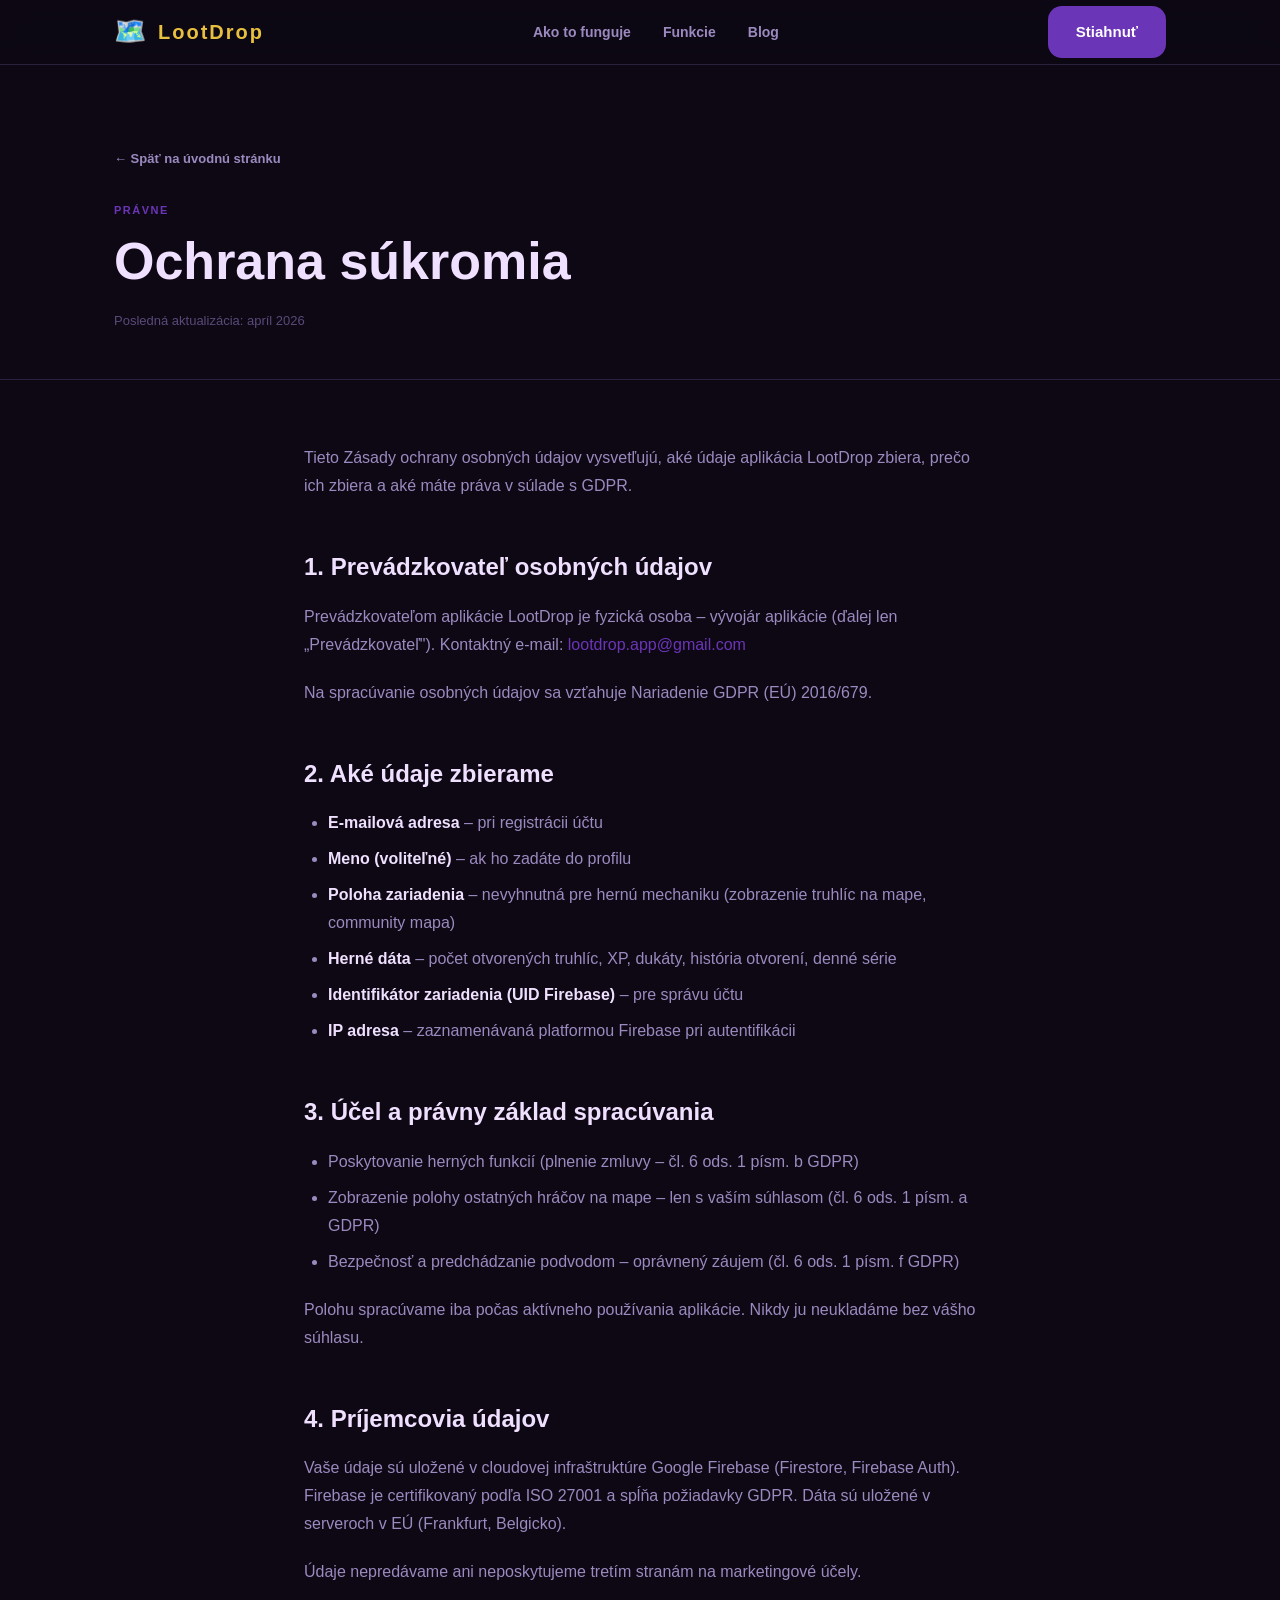
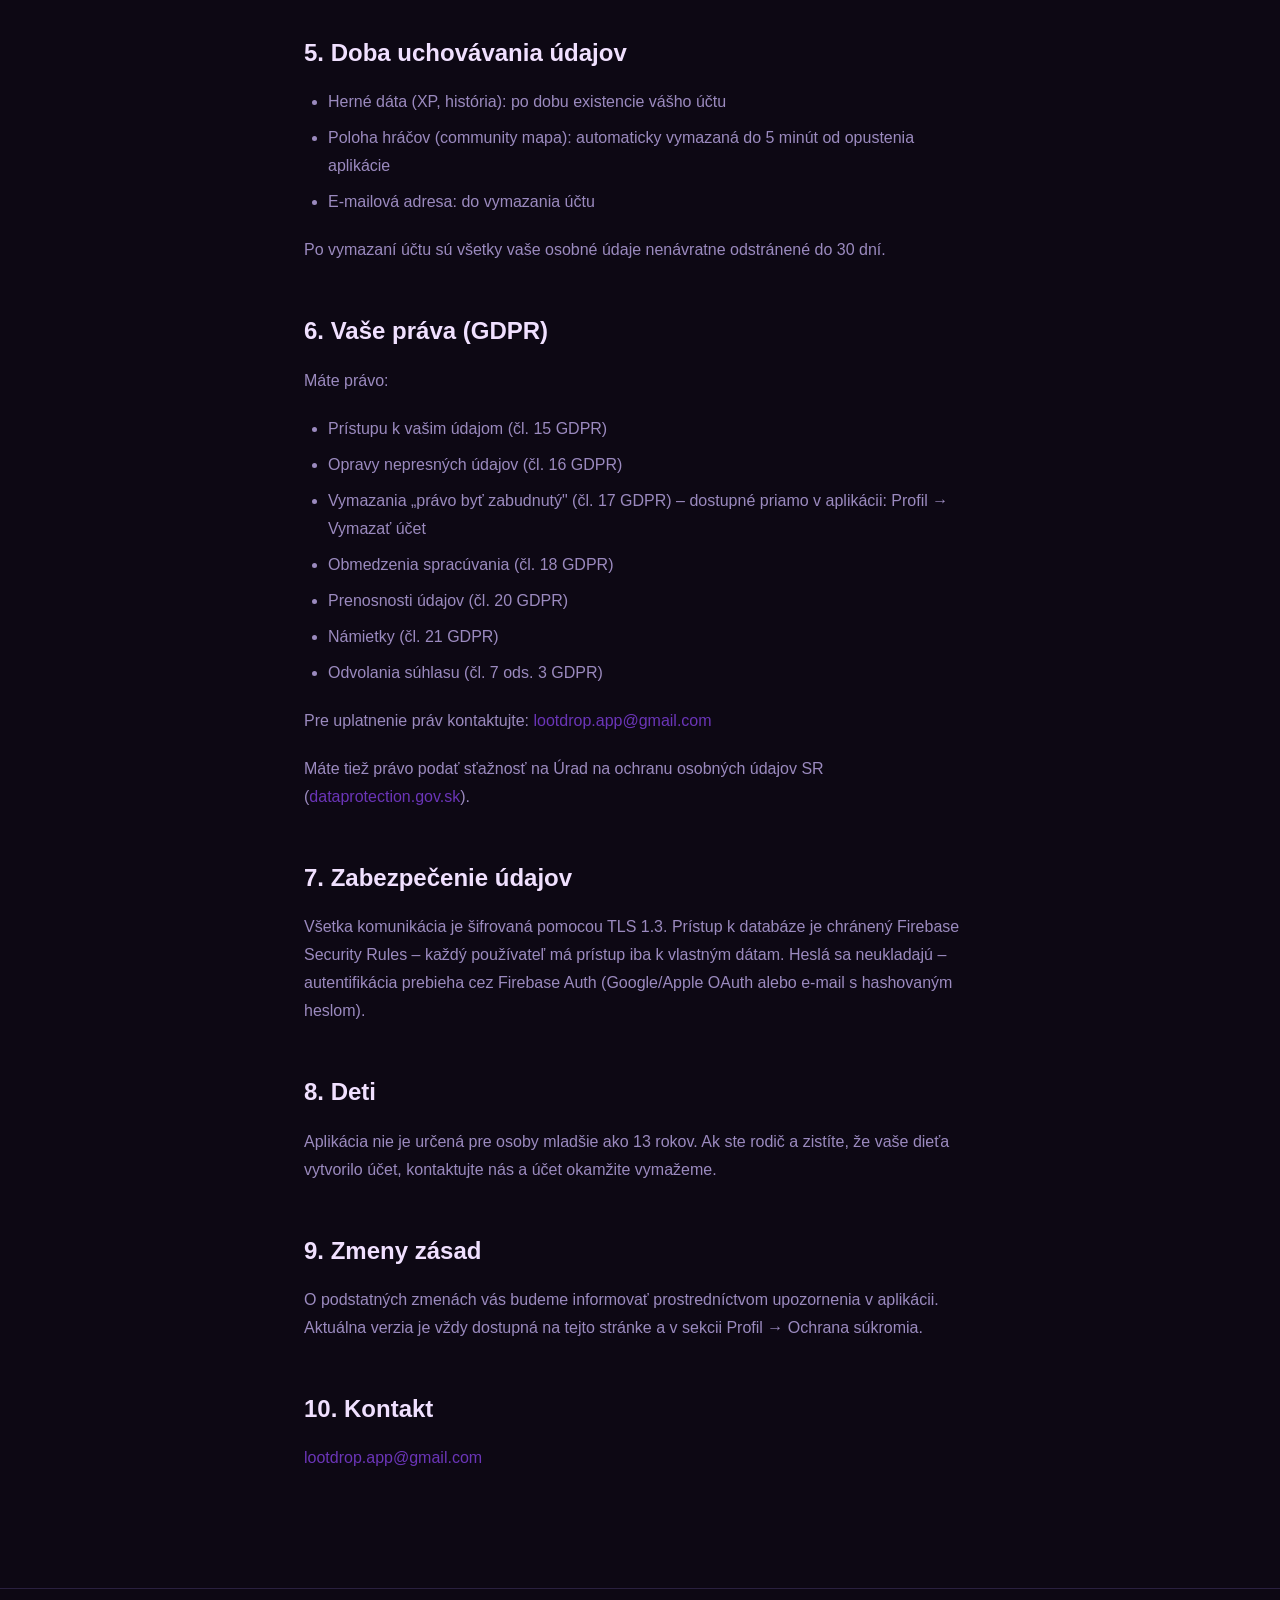
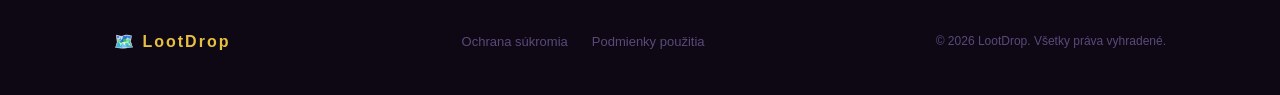
==== privacy.html @ 65b0abe2 "Initial commit: LootDrop website" ====
<!DOCTYPE html>
<html lang="sk">
<head>
  <meta charset="UTF-8" />
  <meta name="viewport" content="width=device-width, initial-scale=1.0" />
  <title>Ochrana súkromia — LootDrop</title>
  <meta name="description" content="Zásady ochrany osobných údajov aplikácie LootDrop v súlade s GDPR." />
  <link rel="stylesheet" href="style.css" />
</head>
<body>

<nav>
  <div class="container nav-inner">
    <a href="index.html" class="nav-logo"><span>🗺️</span> LootDrop</a>
    <div class="nav-links">
      <a href="index.html#ako-to-funguje">Ako to funguje</a>
      <a href="index.html#funkcie">Funkcie</a>
      <a href="index.html#blog">Blog</a>
    </div>
    <a href="index.html#stiahnut" class="btn btn--primary">Stiahnuť</a>
  </div>
</nav>

<div class="article-hero">
  <div class="container">
    <a href="index.html" class="article-back">← Späť na úvodnú stránku</a>
    <div class="article-tag">Právne</div>
    <h1>Ochrana súkromia</h1>
    <p class="article-meta">Posledná aktualizácia: apríl 2026</p>
  </div>
</div>

<article class="article-body container">

  <p>Tieto Zásady ochrany osobných údajov vysvetľujú, aké údaje aplikácia LootDrop zbiera, prečo ich zbiera a aké máte práva v súlade s GDPR.</p>

  <h2>1. Prevádzkovateľ osobných údajov</h2>
  <p>Prevádzkovateľom aplikácie LootDrop je fyzická osoba – vývojár aplikácie (ďalej len „Prevádzkovateľ"). Kontaktný e-mail: <a href="mailto:lootdrop.app@gmail.com" style="color:var(--purple)">lootdrop.app@gmail.com</a></p>
  <p>Na spracúvanie osobných údajov sa vzťahuje Nariadenie GDPR (EÚ) 2016/679.</p>

  <h2>2. Aké údaje zbierame</h2>
  <ul>
    <li><strong>E-mailová adresa</strong> – pri registrácii účtu</li>
    <li><strong>Meno (voliteľné)</strong> – ak ho zadáte do profilu</li>
    <li><strong>Poloha zariadenia</strong> – nevyhnutná pre hernú mechaniku (zobrazenie truhlíc na mape, community mapa)</li>
    <li><strong>Herné dáta</strong> – počet otvorených truhlíc, XP, dukáty, história otvorení, denné série</li>
    <li><strong>Identifikátor zariadenia (UID Firebase)</strong> – pre správu účtu</li>
    <li><strong>IP adresa</strong> – zaznamenávaná platformou Firebase pri autentifikácii</li>
  </ul>

  <h2>3. Účel a právny základ spracúvania</h2>
  <ul>
    <li>Poskytovanie herných funkcií (plnenie zmluvy – čl. 6 ods. 1 písm. b GDPR)</li>
    <li>Zobrazenie polohy ostatných hráčov na mape – len s vaším súhlasom (čl. 6 ods. 1 písm. a GDPR)</li>
    <li>Bezpečnosť a predchádzanie podvodom – oprávnený záujem (čl. 6 ods. 1 písm. f GDPR)</li>
  </ul>
  <p>Polohu spracúvame iba počas aktívneho používania aplikácie. Nikdy ju neukladáme bez vášho súhlasu.</p>

  <h2>4. Príjemcovia údajov</h2>
  <p>Vaše údaje sú uložené v cloudovej infraštruktúre Google Firebase (Firestore, Firebase Auth). Firebase je certifikovaný podľa ISO 27001 a spĺňa požiadavky GDPR. Dáta sú uložené v serveroch v EÚ (Frankfurt, Belgicko).</p>
  <p>Údaje nepredávame ani neposkytujeme tretím stranám na marketingové účely.</p>

  <h2>5. Doba uchovávania údajov</h2>
  <ul>
    <li>Herné dáta (XP, história): po dobu existencie vášho účtu</li>
    <li>Poloha hráčov (community mapa): automaticky vymazaná do 5 minút od opustenia aplikácie</li>
    <li>E-mailová adresa: do vymazania účtu</li>
  </ul>
  <p>Po vymazaní účtu sú všetky vaše osobné údaje nenávratne odstránené do 30 dní.</p>

  <h2>6. Vaše práva (GDPR)</h2>
  <p>Máte právo:</p>
  <ul>
    <li>Prístupu k vašim údajom (čl. 15 GDPR)</li>
    <li>Opravy nepresných údajov (čl. 16 GDPR)</li>
    <li>Vymazania „právo byť zabudnutý" (čl. 17 GDPR) – dostupné priamo v aplikácii: Profil → Vymazať účet</li>
    <li>Obmedzenia spracúvania (čl. 18 GDPR)</li>
    <li>Prenosnosti údajov (čl. 20 GDPR)</li>
    <li>Námietky (čl. 21 GDPR)</li>
    <li>Odvolania súhlasu (čl. 7 ods. 3 GDPR)</li>
  </ul>
  <p>Pre uplatnenie práv kontaktujte: <a href="mailto:lootdrop.app@gmail.com" style="color:var(--purple)">lootdrop.app@gmail.com</a></p>
  <p>Máte tiež právo podať sťažnosť na Úrad na ochranu osobných údajov SR (<a href="https://dataprotection.gov.sk" style="color:var(--purple)" target="_blank">dataprotection.gov.sk</a>).</p>

  <h2>7. Zabezpečenie údajov</h2>
  <p>Všetka komunikácia je šifrovaná pomocou TLS 1.3. Prístup k databáze je chránený Firebase Security Rules – každý používateľ má prístup iba k vlastným dátam. Heslá sa neukladajú – autentifikácia prebieha cez Firebase Auth (Google/Apple OAuth alebo e-mail s hashovaným heslom).</p>

  <h2>8. Deti</h2>
  <p>Aplikácia nie je určená pre osoby mladšie ako 13 rokov. Ak ste rodič a zistíte, že vaše dieťa vytvorilo účet, kontaktujte nás a účet okamžite vymažeme.</p>

  <h2>9. Zmeny zásad</h2>
  <p>O podstatných zmenách vás budeme informovať prostredníctvom upozornenia v aplikácii. Aktuálna verzia je vždy dostupná na tejto stránke a v sekcii Profil → Ochrana súkromia.</p>

  <h2>10. Kontakt</h2>
  <p><a href="mailto:lootdrop.app@gmail.com" style="color:var(--purple)">lootdrop.app@gmail.com</a></p>

</article>

<footer>
  <div class="container footer-inner">
    <div class="footer-logo">🗺️ LootDrop</div>
    <div class="footer-links">
      <a href="privacy.html">Ochrana súkromia</a>
      <a href="terms.html">Podmienky použitia</a>
    </div>
    <div class="footer-copy">© 2026 LootDrop. Všetky práva vyhradené.</div>
  </div>
</footer>

</body>
</html>
---- style.css ----
/* ── Reset & base ─────────────────────────────────────────────────────────── */
*, *::before, *::after { box-sizing: border-box; margin: 0; padding: 0; }

:root {
  --bg:        #0D0814;
  --surface:   #13102A;
  --card:      #1A1535;
  --border:    #2A2040;
  --purple:    #6B35B8;
  --purple-dim: rgba(107,53,184,.12);
  --gold:      #E8C040;
  --gold-dim:  rgba(232,192,64,.10);
  --text:      #F0E0FF;
  --text-sec:  #9B8ABF;
  --text-mute: #5A4A7A;
  --radius:    16px;
}

html { scroll-behavior: smooth; }

body {
  font-family: -apple-system, BlinkMacSystemFont, "Segoe UI", Roboto, sans-serif;
  background: var(--bg);
  color: var(--text);
  line-height: 1.6;
}

a { color: inherit; text-decoration: none; }
img { display: block; max-width: 100%; }

/* ── Layout helpers ───────────────────────────────────────────────────────── */
.container { max-width: 1100px; margin: 0 auto; padding: 0 24px; }
.section    { padding: 96px 0; }
.section--sm { padding: 64px 0; }

/* ── Buttons ──────────────────────────────────────────────────────────────── */
.btn {
  display: inline-flex; align-items: center; gap: 8px;
  padding: 14px 28px; border-radius: 14px;
  font-size: 15px; font-weight: 700; cursor: pointer;
  transition: opacity .18s, transform .18s;
  border: none;
}
.btn:hover { opacity: .88; transform: translateY(-1px); }
.btn--primary { background: var(--purple); color: #fff; }
.btn--outline {
  background: transparent;
  border: 1.5px solid var(--border);
  color: var(--text-sec);
}
.btn--gold { background: var(--gold); color: #0D0814; }

/* ── Nav ──────────────────────────────────────────────────────────────────── */
nav {
  position: sticky; top: 0; z-index: 100;
  background: rgba(13,8,20,.88);
  backdrop-filter: blur(14px);
  border-bottom: 1px solid var(--border);
}
.nav-inner {
  display: flex; align-items: center; justify-content: space-between;
  height: 64px;
}
.nav-logo {
  display: flex; align-items: center; gap: 10px;
  font-size: 20px; font-weight: 800; letter-spacing: 2px; color: var(--gold);
}
.nav-logo span { font-size: 26px; }
.nav-links { display: flex; align-items: center; gap: 32px; }
.nav-links a {
  font-size: 14px; font-weight: 600; color: var(--text-sec);
  transition: color .15s;
}
.nav-links a:hover { color: var(--text); }

/* ── Hero ─────────────────────────────────────────────────────────────────── */
.hero {
  padding: 120px 0 96px;
  text-align: center;
  position: relative;
  overflow: hidden;
}
.hero::before {
  content: "";
  position: absolute; inset: 0;
  background: radial-gradient(ellipse 80% 60% at 50% 0%, rgba(107,53,184,.22) 0%, transparent 70%);
  pointer-events: none;
}
.hero-badge {
  display: inline-flex; align-items: center; gap: 6px;
  background: var(--purple-dim); border: 1px solid rgba(107,53,184,.3);
  border-radius: 100px; padding: 6px 16px;
  font-size: 12px; font-weight: 700; color: #A97FE0;
  letter-spacing: .8px; text-transform: uppercase;
  margin-bottom: 28px;
}
.hero h1 {
  font-size: clamp(42px, 7vw, 76px);
  font-weight: 900; letter-spacing: -1px;
  line-height: 1.08;
  margin-bottom: 24px;
}
.hero h1 em {
  font-style: normal;
  background: linear-gradient(135deg, var(--gold) 0%, #C4953E 100%);
  -webkit-background-clip: text; -webkit-text-fill-color: transparent;
}
.hero-sub {
  font-size: 18px; color: var(--text-sec); max-width: 560px;
  margin: 0 auto 44px;
}
.hero-cta { display: flex; gap: 12px; justify-content: center; flex-wrap: wrap; }
.hero-scroll {
  margin-top: 72px;
  display: grid; grid-template-columns: repeat(3, 1fr); gap: 16px;
  max-width: 640px; margin-left: auto; margin-right: auto;
}
.hero-stat {
  background: var(--card); border: 1px solid var(--border);
  border-radius: var(--radius); padding: 22px 16px; text-align: center;
}
.hero-stat-num { font-size: 32px; font-weight: 900; color: var(--gold); }
.hero-stat-label { font-size: 12px; color: var(--text-sec); font-weight: 600; margin-top: 4px; }

/* ── Section titles ───────────────────────────────────────────────────────── */
.section-label {
  font-size: 11px; font-weight: 700; letter-spacing: 2px;
  text-transform: uppercase; color: var(--purple); margin-bottom: 12px;
}
.section-title {
  font-size: clamp(28px, 4vw, 44px); font-weight: 800;
  line-height: 1.15; margin-bottom: 16px;
}
.section-sub { font-size: 17px; color: var(--text-sec); max-width: 520px; }

/* ── How it works ─────────────────────────────────────────────────────────── */
.steps {
  display: grid; grid-template-columns: repeat(auto-fit, minmax(240px, 1fr));
  gap: 24px; margin-top: 56px;
}
.step {
  background: var(--card); border: 1px solid var(--border);
  border-radius: 20px; padding: 32px 28px;
  position: relative; overflow: hidden;
  transition: border-color .2s, transform .2s;
}
.step:hover { border-color: rgba(107,53,184,.5); transform: translateY(-4px); }
.step-num {
  font-size: 48px; font-weight: 900; color: var(--border);
  position: absolute; top: 16px; right: 20px; line-height: 1;
  pointer-events: none;
}
.step-icon { font-size: 36px; margin-bottom: 16px; }
.step h3 { font-size: 18px; font-weight: 700; margin-bottom: 8px; }
.step p  { font-size: 14px; color: var(--text-sec); line-height: 1.6; }

/* ── Features ─────────────────────────────────────────────────────────────── */
.features-grid {
  display: grid; grid-template-columns: repeat(auto-fit, minmax(300px, 1fr));
  gap: 20px; margin-top: 56px;
}
.feature-card {
  background: var(--card); border: 1px solid var(--border);
  border-radius: 20px; padding: 28px;
  transition: border-color .2s, transform .2s;
}
.feature-card:hover { border-color: rgba(107,53,184,.45); transform: translateY(-3px); }
.feature-icon {
  width: 52px; height: 52px; border-radius: 14px;
  background: var(--purple-dim); border: 1px solid rgba(107,53,184,.25);
  display: flex; align-items: center; justify-content: center;
  font-size: 24px; margin-bottom: 18px;
}
.feature-card h3 { font-size: 17px; font-weight: 700; margin-bottom: 8px; }
.feature-card p  { font-size: 14px; color: var(--text-sec); line-height: 1.6; }

/* ── Blog ─────────────────────────────────────────────────────────────────── */
.blog-grid {
  display: grid; grid-template-columns: repeat(auto-fit, minmax(320px, 1fr));
  gap: 28px; margin-top: 56px;
}
.blog-card {
  background: var(--card); border: 1px solid var(--border);
  border-radius: 20px; overflow: hidden;
  transition: border-color .2s, transform .2s;
  display: flex; flex-direction: column;
}
.blog-card:hover { border-color: rgba(107,53,184,.45); transform: translateY(-4px); }
.blog-thumb {
  height: 180px;
  display: flex; align-items: center; justify-content: center;
  font-size: 64px;
}
.blog-thumb--purple { background: linear-gradient(135deg, #1A0F38 0%, #2D1B6E 100%); }
.blog-thumb--gold   { background: linear-gradient(135deg, #1F1408 0%, #3D2800 100%); }
.blog-thumb--map    { background: linear-gradient(135deg, #0A1F0A 0%, #0D2D1A 100%); }
.blog-body { padding: 24px; flex: 1; display: flex; flex-direction: column; }
.blog-tag {
  display: inline-block; font-size: 10px; font-weight: 700;
  letter-spacing: 1px; text-transform: uppercase;
  color: var(--purple); margin-bottom: 10px;
}
.blog-card h3 { font-size: 18px; font-weight: 700; margin-bottom: 10px; line-height: 1.3; }
.blog-card p  { font-size: 14px; color: var(--text-sec); line-height: 1.65; flex: 1; }
.blog-read {
  display: inline-flex; align-items: center; gap: 6px;
  margin-top: 20px; font-size: 13px; font-weight: 700; color: var(--purple);
}
.blog-read::after { content: "→"; }

/* ── CTA banner ───────────────────────────────────────────────────────────── */
.cta-banner {
  background: linear-gradient(135deg, #1A0A38 0%, #0D0520 100%);
  border: 1px solid rgba(107,53,184,.3);
  border-radius: 28px; padding: 72px 48px;
  text-align: center;
}
.cta-banner h2 { font-size: clamp(28px, 4vw, 44px); font-weight: 800; margin-bottom: 16px; }
.cta-banner p  { font-size: 17px; color: var(--text-sec); margin-bottom: 36px; }

/* ── Footer ───────────────────────────────────────────────────────────────── */
footer {
  border-top: 1px solid var(--border);
  padding: 40px 0;
}
.footer-inner {
  display: flex; align-items: center; justify-content: space-between;
  flex-wrap: wrap; gap: 16px;
}
.footer-logo {
  font-size: 16px; font-weight: 800; letter-spacing: 2px; color: var(--gold);
}
.footer-links { display: flex; gap: 24px; }
.footer-links a { font-size: 13px; color: var(--text-mute); transition: color .15s; }
.footer-links a:hover { color: var(--text-sec); }
.footer-copy { font-size: 12px; color: var(--text-mute); }

/* ── Blog article page ────────────────────────────────────────────────────── */
.article-hero {
  padding: 80px 0 48px;
  border-bottom: 1px solid var(--border);
}
.article-back {
  display: inline-flex; align-items: center; gap: 6px;
  font-size: 13px; font-weight: 600; color: var(--text-sec);
  margin-bottom: 32px; transition: color .15s;
}
.article-back:hover { color: var(--text); }
.article-tag {
  font-size: 11px; font-weight: 700; letter-spacing: 1.5px;
  text-transform: uppercase; color: var(--purple); margin-bottom: 14px;
}
.article-hero h1 {
  font-size: clamp(28px, 5vw, 52px); font-weight: 900;
  line-height: 1.1; margin-bottom: 20px;
}
.article-meta { font-size: 13px; color: var(--text-mute); }

.article-body {
  max-width: 720px; margin: 0 auto;
  padding: 64px 24px 96px;
}
.article-body h2 {
  font-size: 24px; font-weight: 800;
  margin: 48px 0 16px; color: var(--text);
}
.article-body h3 {
  font-size: 18px; font-weight: 700;
  margin: 32px 0 12px; color: var(--gold);
}
.article-body p {
  font-size: 16px; color: var(--text-sec);
  line-height: 1.75; margin-bottom: 20px;
}
.article-body ul, .article-body ol {
  padding-left: 24px; margin-bottom: 20px;
}
.article-body li {
  font-size: 16px; color: var(--text-sec);
  line-height: 1.75; margin-bottom: 8px;
}
.article-body strong { color: var(--text); font-weight: 700; }
.article-callout {
  background: var(--purple-dim); border: 1px solid rgba(107,53,184,.25);
  border-left: 3px solid var(--purple);
  border-radius: 0 12px 12px 0;
  padding: 20px 24px; margin: 32px 0;
}
.article-callout p { margin: 0; color: var(--text); }

/* ── Responsive ───────────────────────────────────────────────────────────── */
@media (max-width: 640px) {
  .nav-links { display: none; }
  .hero-scroll { grid-template-columns: repeat(3, 1fr); gap: 10px; }
  .hero-stat-num { font-size: 24px; }
  .cta-banner { padding: 48px 24px; }
  .footer-inner { flex-direction: column; align-items: flex-start; }
  .article-body { padding: 40px 0 64px; }
}
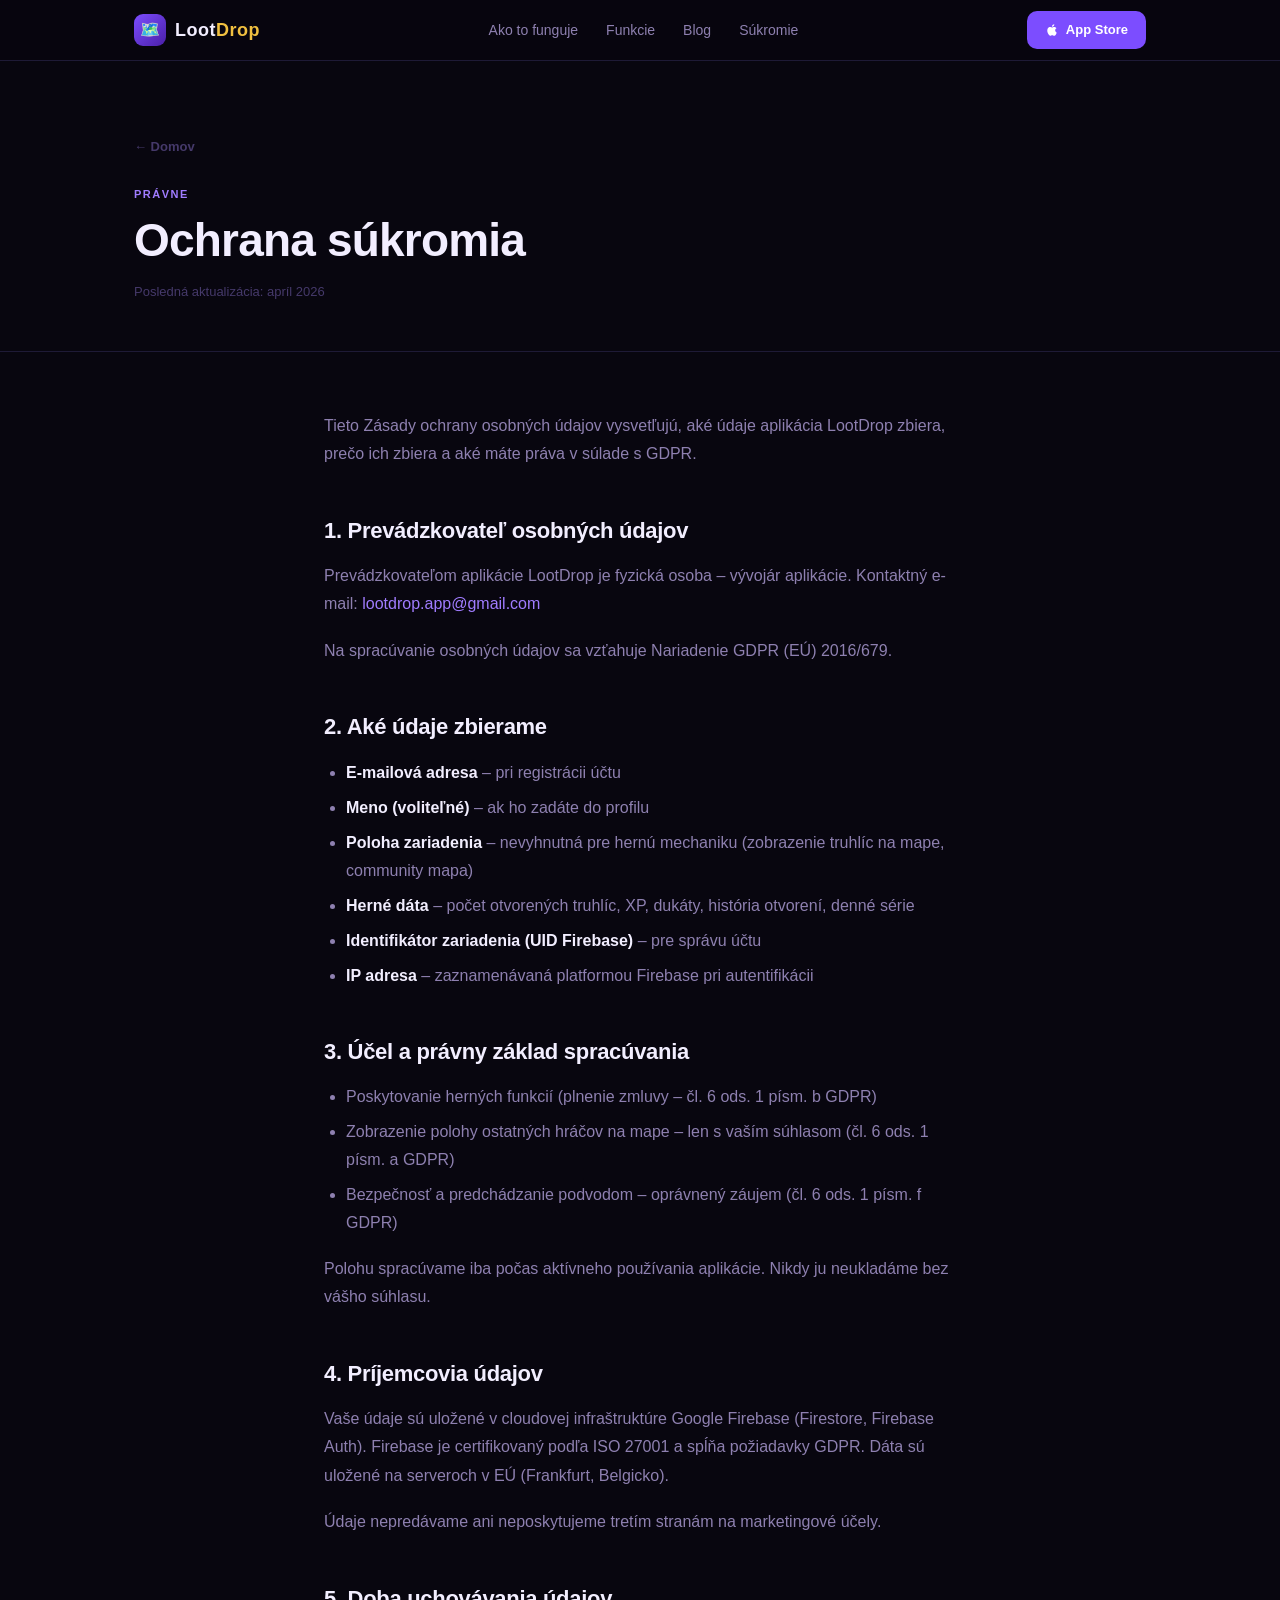
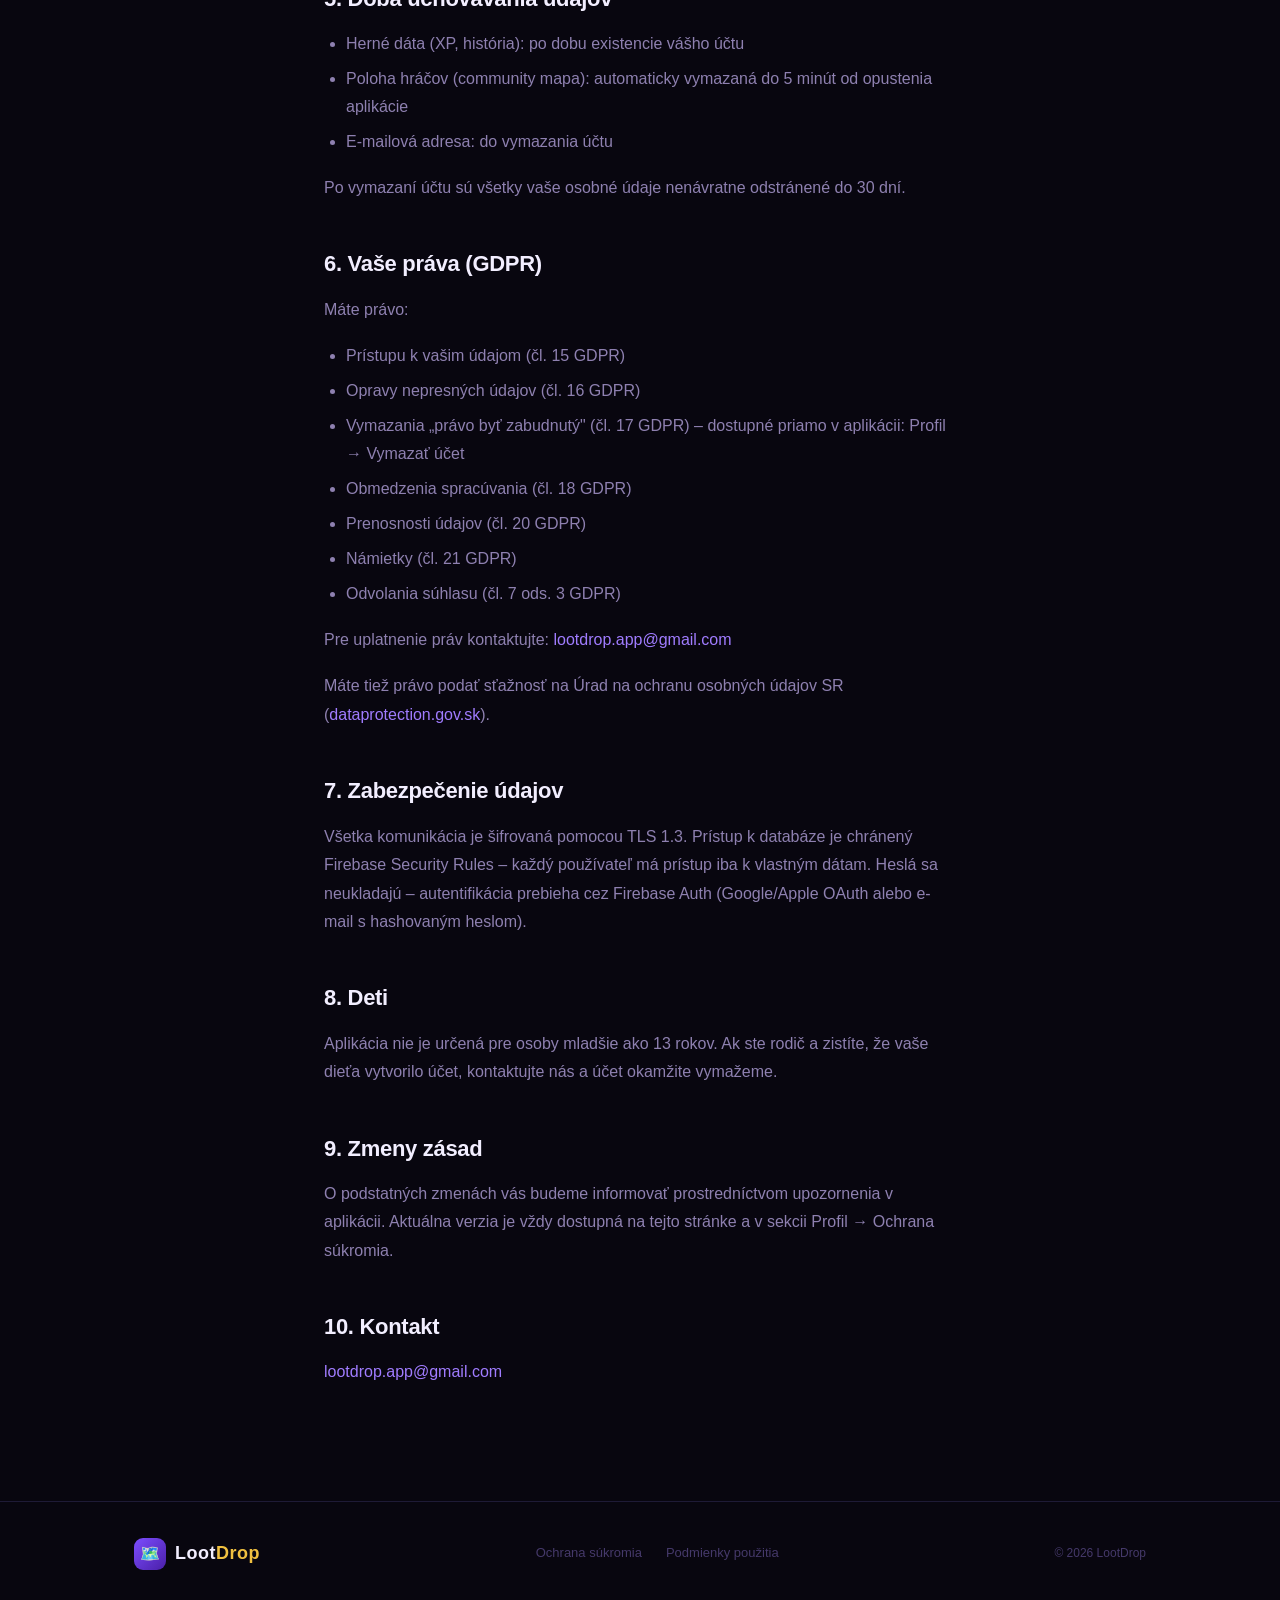
==== commit 3a50443f: "Complete website redesign with all 3 blog articles - New professional dark design (style.css) with p" ====
--- a/privacy.html
+++ b/privacy.html
@@ -10,32 +10,39 @@
 <body>
 
 <nav>
-  <div class="container nav-inner">
-    <a href="index.html" class="nav-logo"><span>🗺️</span> LootDrop</a>
+  <div class="wrap nav-inner">
+    <a href="index.html" class="logo">
+      <div class="logo-icon">🗺️</div>
+      <span class="logo-text">Loot<em>Drop</em></span>
+    </a>
     <div class="nav-links">
-      <a href="index.html#ako-to-funguje">Ako to funguje</a>
+      <a href="index.html#ako">Ako to funguje</a>
       <a href="index.html#funkcie">Funkcie</a>
       <a href="index.html#blog">Blog</a>
+      <a href="privacy.html">Súkromie</a>
     </div>
-    <a href="index.html#stiahnut" class="btn btn--primary">Stiahnuť</a>
+    <a href="index.html#download" class="nav-cta">
+      <svg width="14" height="14" viewBox="0 0 24 24" fill="currentColor"><path d="M18.71 19.5c-.83 1.24-1.71 2.45-3.05 2.47-1.34.03-1.77-.79-3.29-.79-1.53 0-2 .77-3.27.82-1.31.05-2.3-1.32-3.14-2.53C4.25 17 2.94 12.45 4.7 9.39c.87-1.52 2.43-2.48 4.12-2.51 1.28-.02 2.5.87 3.29.87.78 0 2.26-1.07 3.8-.91.65.03 2.47.26 3.64 1.98-.09.06-2.17 1.28-2.15 3.81.03 3.02 2.65 4.03 2.68 4.04-.03.07-.42 1.44-1.38 2.83M13 3.5c.73-.83 1.94-1.46 2.94-1.5.13 1.17-.34 2.35-1.04 3.19-.69.85-1.83 1.51-2.95 1.42-.15-1.15.41-2.35 1.05-3.11z"/></svg>
+      App Store
+    </a>
   </div>
 </nav>
 
-<div class="article-hero">
-  <div class="container">
-    <a href="index.html" class="article-back">← Späť na úvodnú stránku</a>
-    <div class="article-tag">Právne</div>
+<div class="article-header">
+  <div class="wrap">
+    <a href="index.html" class="back-link">← Domov</a>
+    <div class="article-tag-label">Právne</div>
     <h1>Ochrana súkromia</h1>
     <p class="article-meta">Posledná aktualizácia: apríl 2026</p>
   </div>
 </div>
 
-<article class="article-body container">
+<article class="article-content">
 
   <p>Tieto Zásady ochrany osobných údajov vysvetľujú, aké údaje aplikácia LootDrop zbiera, prečo ich zbiera a aké máte práva v súlade s GDPR.</p>
 
   <h2>1. Prevádzkovateľ osobných údajov</h2>
-  <p>Prevádzkovateľom aplikácie LootDrop je fyzická osoba – vývojár aplikácie (ďalej len „Prevádzkovateľ"). Kontaktný e-mail: <a href="mailto:lootdrop.app@gmail.com" style="color:var(--purple)">lootdrop.app@gmail.com</a></p>
+  <p>Prevádzkovateľom aplikácie LootDrop je fyzická osoba – vývojár aplikácie. Kontaktný e-mail: <a href="mailto:lootdrop.app@gmail.com" style="color:var(--purple-light)">lootdrop.app@gmail.com</a></p>
   <p>Na spracúvanie osobných údajov sa vzťahuje Nariadenie GDPR (EÚ) 2016/679.</p>
 
   <h2>2. Aké údaje zbierame</h2>
@@ -57,7 +64,7 @@
   <p>Polohu spracúvame iba počas aktívneho používania aplikácie. Nikdy ju neukladáme bez vášho súhlasu.</p>
 
   <h2>4. Príjemcovia údajov</h2>
-  <p>Vaše údaje sú uložené v cloudovej infraštruktúre Google Firebase (Firestore, Firebase Auth). Firebase je certifikovaný podľa ISO 27001 a spĺňa požiadavky GDPR. Dáta sú uložené v serveroch v EÚ (Frankfurt, Belgicko).</p>
+  <p>Vaše údaje sú uložené v cloudovej infraštruktúre Google Firebase (Firestore, Firebase Auth). Firebase je certifikovaný podľa ISO 27001 a spĺňa požiadavky GDPR. Dáta sú uložené na serveroch v EÚ (Frankfurt, Belgicko).</p>
   <p>Údaje nepredávame ani neposkytujeme tretím stranám na marketingové účely.</p>
 
   <h2>5. Doba uchovávania údajov</h2>
@@ -79,8 +86,8 @@
     <li>Námietky (čl. 21 GDPR)</li>
     <li>Odvolania súhlasu (čl. 7 ods. 3 GDPR)</li>
   </ul>
-  <p>Pre uplatnenie práv kontaktujte: <a href="mailto:lootdrop.app@gmail.com" style="color:var(--purple)">lootdrop.app@gmail.com</a></p>
-  <p>Máte tiež právo podať sťažnosť na Úrad na ochranu osobných údajov SR (<a href="https://dataprotection.gov.sk" style="color:var(--purple)" target="_blank">dataprotection.gov.sk</a>).</p>
+  <p>Pre uplatnenie práv kontaktujte: <a href="mailto:lootdrop.app@gmail.com" style="color:var(--purple-light)">lootdrop.app@gmail.com</a></p>
+  <p>Máte tiež právo podať sťažnosť na Úrad na ochranu osobných údajov SR (<a href="https://dataprotection.gov.sk" style="color:var(--purple-light)" target="_blank">dataprotection.gov.sk</a>).</p>
 
   <h2>7. Zabezpečenie údajov</h2>
   <p>Všetka komunikácia je šifrovaná pomocou TLS 1.3. Prístup k databáze je chránený Firebase Security Rules – každý používateľ má prístup iba k vlastným dátam. Heslá sa neukladajú – autentifikácia prebieha cez Firebase Auth (Google/Apple OAuth alebo e-mail s hashovaným heslom).</p>
@@ -92,18 +99,21 @@
   <p>O podstatných zmenách vás budeme informovať prostredníctvom upozornenia v aplikácii. Aktuálna verzia je vždy dostupná na tejto stránke a v sekcii Profil → Ochrana súkromia.</p>
 
   <h2>10. Kontakt</h2>
-  <p><a href="mailto:lootdrop.app@gmail.com" style="color:var(--purple)">lootdrop.app@gmail.com</a></p>
+  <p><a href="mailto:lootdrop.app@gmail.com" style="color:var(--purple-light)">lootdrop.app@gmail.com</a></p>
 
 </article>
 
 <footer>
-  <div class="container footer-inner">
-    <div class="footer-logo">🗺️ LootDrop</div>
+  <div class="wrap footer-inner">
+    <a href="index.html" class="logo">
+      <div class="logo-icon">🗺️</div>
+      <span class="logo-text">Loot<em>Drop</em></span>
+    </a>
     <div class="footer-links">
       <a href="privacy.html">Ochrana súkromia</a>
       <a href="terms.html">Podmienky použitia</a>
     </div>
-    <div class="footer-copy">© 2026 LootDrop. Všetky práva vyhradené.</div>
+    <div class="footer-copy">© 2026 LootDrop</div>
   </div>
 </footer>
 
--- a/style.css
+++ b/style.css
@@ -1,299 +1,322 @@
-/* ── Reset & base ─────────────────────────────────────────────────────────── */
+/* ── Reset ───────────────────────────────────────────────────────────────── */
 *, *::before, *::after { box-sizing: border-box; margin: 0; padding: 0; }
 
 :root {
-  --bg:        #0D0814;
-  --surface:   #13102A;
-  --card:      #1A1535;
-  --border:    #2A2040;
-  --purple:    #6B35B8;
-  --purple-dim: rgba(107,53,184,.12);
-  --gold:      #E8C040;
-  --gold-dim:  rgba(232,192,64,.10);
-  --text:      #F0E0FF;
-  --text-sec:  #9B8ABF;
-  --text-mute: #5A4A7A;
-  --radius:    16px;
+  --bg:          #08060F;
+  --surface:     #100D1F;
+  --card:        #151228;
+  --border:      #1E1A36;
+  --border-hover:#352E5A;
+  --purple:      #7C4DFF;
+  --purple-light:#A07CFF;
+  --gold:        #F0C040;
+  --gold-dim:    rgba(240,192,64,.10);
+  --text:        #F2EEFF;
+  --text-sec:    #8E80B0;
+  --text-mute:   #45396A;
+  --r:           14px;
+  --r-lg:        22px;
 }
 
 html { scroll-behavior: smooth; }
-
 body {
-  font-family: -apple-system, BlinkMacSystemFont, "Segoe UI", Roboto, sans-serif;
+  font-family: -apple-system, BlinkMacSystemFont, "Inter", "Segoe UI", sans-serif;
   background: var(--bg);
   color: var(--text);
   line-height: 1.6;
-}
-
+  -webkit-font-smoothing: antialiased;
+}
 a { color: inherit; text-decoration: none; }
-img { display: block; max-width: 100%; }
-
-/* ── Layout helpers ───────────────────────────────────────────────────────── */
-.container { max-width: 1100px; margin: 0 auto; padding: 0 24px; }
-.section    { padding: 96px 0; }
-.section--sm { padding: 64px 0; }
-
-/* ── Buttons ──────────────────────────────────────────────────────────────── */
-.btn {
-  display: inline-flex; align-items: center; gap: 8px;
-  padding: 14px 28px; border-radius: 14px;
-  font-size: 15px; font-weight: 700; cursor: pointer;
-  transition: opacity .18s, transform .18s;
-  border: none;
-}
-.btn:hover { opacity: .88; transform: translateY(-1px); }
-.btn--primary { background: var(--purple); color: #fff; }
-.btn--outline {
-  background: transparent;
-  border: 1.5px solid var(--border);
-  color: var(--text-sec);
-}
-.btn--gold { background: var(--gold); color: #0D0814; }
-
-/* ── Nav ──────────────────────────────────────────────────────────────────── */
+
+/* ── Layout ──────────────────────────────────────────────────────────────── */
+.wrap { max-width: 1060px; margin: 0 auto; padding: 0 24px; }
+
+/* ── Nav ─────────────────────────────────────────────────────────────────── */
 nav {
   position: sticky; top: 0; z-index: 100;
-  background: rgba(13,8,20,.88);
-  backdrop-filter: blur(14px);
+  background: rgba(8,6,15,.85);
+  backdrop-filter: blur(20px);
   border-bottom: 1px solid var(--border);
 }
 .nav-inner {
   display: flex; align-items: center; justify-content: space-between;
-  height: 64px;
-}
-.nav-logo {
-  display: flex; align-items: center; gap: 10px;
-  font-size: 20px; font-weight: 800; letter-spacing: 2px; color: var(--gold);
-}
-.nav-logo span { font-size: 26px; }
-.nav-links { display: flex; align-items: center; gap: 32px; }
+  height: 60px;
+}
+.logo {
+  display: flex; align-items: center; gap: 9px;
+  font-size: 18px; font-weight: 800; letter-spacing: .5px;
+}
+.logo-icon {
+  width: 32px; height: 32px; border-radius: 9px;
+  background: linear-gradient(135deg, #7C4DFF, #4A1FA8);
+  display: flex; align-items: center; justify-content: center;
+  font-size: 16px; flex-shrink: 0;
+}
+.logo-text { color: var(--text); }
+.logo-text em { font-style: normal; color: var(--gold); }
+.nav-links { display: flex; align-items: center; gap: 28px; }
 .nav-links a {
-  font-size: 14px; font-weight: 600; color: var(--text-sec);
+  font-size: 14px; font-weight: 500; color: var(--text-sec);
   transition: color .15s;
 }
 .nav-links a:hover { color: var(--text); }
-
-/* ── Hero ─────────────────────────────────────────────────────────────────── */
+.nav-cta {
+  display: flex; align-items: center; gap: 7px;
+  padding: 9px 18px; border-radius: 10px;
+  background: var(--purple); color: #fff;
+  font-size: 13px; font-weight: 700;
+  transition: opacity .15s, transform .15s;
+}
+.nav-cta:hover { opacity: .88; transform: translateY(-1px); }
+
+/* ── Hero ────────────────────────────────────────────────────────────────── */
 .hero {
-  padding: 120px 0 96px;
+  padding: 100px 0 80px;
   text-align: center;
   position: relative;
   overflow: hidden;
 }
-.hero::before {
-  content: "";
-  position: absolute; inset: 0;
-  background: radial-gradient(ellipse 80% 60% at 50% 0%, rgba(107,53,184,.22) 0%, transparent 70%);
+.hero-glow {
+  position: absolute; top: -120px; left: 50%; transform: translateX(-50%);
+  width: 700px; height: 500px;
+  background: radial-gradient(ellipse, rgba(124,77,255,.18) 0%, transparent 70%);
   pointer-events: none;
 }
 .hero-badge {
   display: inline-flex; align-items: center; gap: 6px;
-  background: var(--purple-dim); border: 1px solid rgba(107,53,184,.3);
-  border-radius: 100px; padding: 6px 16px;
-  font-size: 12px; font-weight: 700; color: #A97FE0;
-  letter-spacing: .8px; text-transform: uppercase;
-  margin-bottom: 28px;
+  background: rgba(124,77,255,.12); border: 1px solid rgba(124,77,255,.25);
+  border-radius: 100px; padding: 5px 14px;
+  font-size: 12px; font-weight: 600; color: var(--purple-light);
+  letter-spacing: .5px; margin-bottom: 24px;
 }
 .hero h1 {
-  font-size: clamp(42px, 7vw, 76px);
-  font-weight: 900; letter-spacing: -1px;
-  line-height: 1.08;
-  margin-bottom: 24px;
-}
-.hero h1 em {
-  font-style: normal;
-  background: linear-gradient(135deg, var(--gold) 0%, #C4953E 100%);
+  font-size: clamp(40px, 6.5vw, 68px);
+  font-weight: 900; line-height: 1.08; letter-spacing: -1.5px;
+  margin-bottom: 20px;
+}
+.hero h1 .gold {
+  background: linear-gradient(135deg, #F0C040 0%, #C4953E 100%);
   -webkit-background-clip: text; -webkit-text-fill-color: transparent;
 }
 .hero-sub {
-  font-size: 18px; color: var(--text-sec); max-width: 560px;
-  margin: 0 auto 44px;
-}
-.hero-cta { display: flex; gap: 12px; justify-content: center; flex-wrap: wrap; }
-.hero-scroll {
-  margin-top: 72px;
-  display: grid; grid-template-columns: repeat(3, 1fr); gap: 16px;
-  max-width: 640px; margin-left: auto; margin-right: auto;
-}
-.hero-stat {
-  background: var(--card); border: 1px solid var(--border);
-  border-radius: var(--radius); padding: 22px 16px; text-align: center;
-}
-.hero-stat-num { font-size: 32px; font-weight: 900; color: var(--gold); }
-.hero-stat-label { font-size: 12px; color: var(--text-sec); font-weight: 600; margin-top: 4px; }
-
-/* ── Section titles ───────────────────────────────────────────────────────── */
-.section-label {
+  font-size: 18px; color: var(--text-sec);
+  max-width: 500px; margin: 0 auto 40px; line-height: 1.65;
+}
+.hero-btns { display: flex; gap: 12px; justify-content: center; flex-wrap: wrap; }
+
+/* Apple badge */
+.apple-badge {
+  display: inline-flex; align-items: center; gap: 10px;
+  background: #fff; color: #000;
+  padding: 10px 22px; border-radius: 12px;
+  transition: opacity .15s, transform .15s;
+}
+.apple-badge:hover { opacity: .9; transform: translateY(-1px); }
+.apple-badge-icon { flex-shrink: 0; }
+.apple-badge-text { text-align: left; }
+.apple-badge-text span { display: block; }
+.apple-badge-text .small { font-size: 10px; font-weight: 400; letter-spacing: .3px; color: #333; }
+.apple-badge-text .big   { font-size: 17px; font-weight: 700; letter-spacing: -.3px; line-height: 1.1; }
+
+.btn-ghost {
+  display: inline-flex; align-items: center; gap: 8px;
+  padding: 11px 22px; border-radius: 12px;
+  border: 1px solid var(--border-hover); color: var(--text-sec);
+  font-size: 14px; font-weight: 600;
+  transition: border-color .15s, color .15s;
+}
+.btn-ghost:hover { border-color: var(--purple); color: var(--text); }
+
+/* Stats strip */
+.stats-strip {
+  display: flex; justify-content: center; gap: 0;
+  margin-top: 64px; border: 1px solid var(--border);
+  border-radius: var(--r-lg); overflow: hidden;
+  max-width: 500px; margin-left: auto; margin-right: auto;
+}
+.stat-item {
+  flex: 1; padding: 22px 16px; text-align: center;
+  background: var(--card);
+}
+.stat-item + .stat-item { border-left: 1px solid var(--border); }
+.stat-num   { font-size: 26px; font-weight: 900; color: var(--gold); line-height: 1; }
+.stat-label { font-size: 11px; color: var(--text-mute); font-weight: 600; margin-top: 4px; letter-spacing: .3px; }
+
+/* ── Section ─────────────────────────────────────────────────────────────── */
+.section { padding: 88px 0; }
+.section-tag {
   font-size: 11px; font-weight: 700; letter-spacing: 2px;
-  text-transform: uppercase; color: var(--purple); margin-bottom: 12px;
+  text-transform: uppercase; color: var(--purple); margin-bottom: 10px;
 }
 .section-title {
-  font-size: clamp(28px, 4vw, 44px); font-weight: 800;
-  line-height: 1.15; margin-bottom: 16px;
-}
-.section-sub { font-size: 17px; color: var(--text-sec); max-width: 520px; }
-
-/* ── How it works ─────────────────────────────────────────────────────────── */
+  font-size: clamp(26px, 3.5vw, 40px); font-weight: 800;
+  line-height: 1.15; margin-bottom: 14px; letter-spacing: -.5px;
+}
+.section-sub { font-size: 16px; color: var(--text-sec); max-width: 480px; line-height: 1.7; }
+.section-head { margin-bottom: 52px; }
+
+/* ── Steps ───────────────────────────────────────────────────────────────── */
 .steps {
-  display: grid; grid-template-columns: repeat(auto-fit, minmax(240px, 1fr));
-  gap: 24px; margin-top: 56px;
+  display: grid; grid-template-columns: repeat(3, 1fr); gap: 2px;
+  background: var(--border); border-radius: var(--r-lg); overflow: hidden;
 }
 .step {
-  background: var(--card); border: 1px solid var(--border);
-  border-radius: 20px; padding: 32px 28px;
-  position: relative; overflow: hidden;
-  transition: border-color .2s, transform .2s;
-}
-.step:hover { border-color: rgba(107,53,184,.5); transform: translateY(-4px); }
-.step-num {
-  font-size: 48px; font-weight: 900; color: var(--border);
-  position: absolute; top: 16px; right: 20px; line-height: 1;
-  pointer-events: none;
-}
-.step-icon { font-size: 36px; margin-bottom: 16px; }
-.step h3 { font-size: 18px; font-weight: 700; margin-bottom: 8px; }
-.step p  { font-size: 14px; color: var(--text-sec); line-height: 1.6; }
-
-/* ── Features ─────────────────────────────────────────────────────────────── */
+  background: var(--card); padding: 36px 30px;
+  transition: background .2s;
+}
+.step:hover { background: #1C1838; }
+.step-num { font-size: 13px; font-weight: 700; color: var(--text-mute); margin-bottom: 20px; letter-spacing: 1px; }
+.step-icon { font-size: 32px; margin-bottom: 16px; }
+.step h3 { font-size: 17px; font-weight: 700; margin-bottom: 8px; }
+.step p  { font-size: 14px; color: var(--text-sec); line-height: 1.65; }
+
+/* ── Features ────────────────────────────────────────────────────────────── */
 .features-grid {
-  display: grid; grid-template-columns: repeat(auto-fit, minmax(300px, 1fr));
-  gap: 20px; margin-top: 56px;
-}
-.feature-card {
-  background: var(--card); border: 1px solid var(--border);
-  border-radius: 20px; padding: 28px;
-  transition: border-color .2s, transform .2s;
-}
-.feature-card:hover { border-color: rgba(107,53,184,.45); transform: translateY(-3px); }
-.feature-icon {
-  width: 52px; height: 52px; border-radius: 14px;
-  background: var(--purple-dim); border: 1px solid rgba(107,53,184,.25);
+  display: grid;
+  grid-template-columns: repeat(3, 1fr);
+  gap: 2px;
+  background: var(--border);
+  border-radius: var(--r-lg);
+  overflow: hidden;
+}
+.feat {
+  background: var(--card); padding: 30px 26px;
+  transition: background .2s;
+}
+.feat:hover { background: #1C1838; }
+.feat-icon {
+  width: 44px; height: 44px; border-radius: 12px;
+  background: rgba(124,77,255,.12); border: 1px solid rgba(124,77,255,.2);
   display: flex; align-items: center; justify-content: center;
-  font-size: 24px; margin-bottom: 18px;
-}
-.feature-card h3 { font-size: 17px; font-weight: 700; margin-bottom: 8px; }
-.feature-card p  { font-size: 14px; color: var(--text-sec); line-height: 1.6; }
-
-/* ── Blog ─────────────────────────────────────────────────────────────────── */
-.blog-grid {
-  display: grid; grid-template-columns: repeat(auto-fit, minmax(320px, 1fr));
-  gap: 28px; margin-top: 56px;
-}
+  font-size: 20px; margin-bottom: 16px;
+}
+.feat h3 { font-size: 15px; font-weight: 700; margin-bottom: 7px; }
+.feat p  { font-size: 13px; color: var(--text-sec); line-height: 1.65; }
+
+/* ── Blog ────────────────────────────────────────────────────────────────── */
+.blog-grid { display: grid; grid-template-columns: repeat(3, 1fr); gap: 20px; }
 .blog-card {
   background: var(--card); border: 1px solid var(--border);
-  border-radius: 20px; overflow: hidden;
+  border-radius: var(--r-lg); overflow: hidden;
+  display: flex; flex-direction: column;
   transition: border-color .2s, transform .2s;
-  display: flex; flex-direction: column;
-}
-.blog-card:hover { border-color: rgba(107,53,184,.45); transform: translateY(-4px); }
-.blog-thumb {
-  height: 180px;
+}
+.blog-card:hover { border-color: var(--border-hover); transform: translateY(-3px); }
+.blog-cover {
+  height: 160px;
   display: flex; align-items: center; justify-content: center;
-  font-size: 64px;
-}
-.blog-thumb--purple { background: linear-gradient(135deg, #1A0F38 0%, #2D1B6E 100%); }
-.blog-thumb--gold   { background: linear-gradient(135deg, #1F1408 0%, #3D2800 100%); }
-.blog-thumb--map    { background: linear-gradient(135deg, #0A1F0A 0%, #0D2D1A 100%); }
-.blog-body { padding: 24px; flex: 1; display: flex; flex-direction: column; }
+  font-size: 52px;
+}
+.cover-purple { background: linear-gradient(135deg, #13093A 0%, #241660 100%); }
+.cover-gold   { background: linear-gradient(135deg, #1A1004 0%, #2E1F00 100%); }
+.cover-green  { background: linear-gradient(135deg, #061410 0%, #0B2418 100%); }
+.blog-body { padding: 22px; flex: 1; display: flex; flex-direction: column; }
 .blog-tag {
-  display: inline-block; font-size: 10px; font-weight: 700;
-  letter-spacing: 1px; text-transform: uppercase;
-  color: var(--purple); margin-bottom: 10px;
-}
-.blog-card h3 { font-size: 18px; font-weight: 700; margin-bottom: 10px; line-height: 1.3; }
-.blog-card p  { font-size: 14px; color: var(--text-sec); line-height: 1.65; flex: 1; }
-.blog-read {
-  display: inline-flex; align-items: center; gap: 6px;
-  margin-top: 20px; font-size: 13px; font-weight: 700; color: var(--purple);
-}
-.blog-read::after { content: "→"; }
-
-/* ── CTA banner ───────────────────────────────────────────────────────────── */
-.cta-banner {
-  background: linear-gradient(135deg, #1A0A38 0%, #0D0520 100%);
-  border: 1px solid rgba(107,53,184,.3);
-  border-radius: 28px; padding: 72px 48px;
+  font-size: 10px; font-weight: 700; letter-spacing: 1.2px;
+  text-transform: uppercase; color: var(--purple-light); margin-bottom: 8px;
+}
+.blog-card h3 {
+  font-size: 16px; font-weight: 700; line-height: 1.35;
+  margin-bottom: 10px; color: var(--text);
+}
+.blog-card p { font-size: 13px; color: var(--text-sec); line-height: 1.65; flex: 1; }
+.blog-more {
+  display: inline-flex; align-items: center; gap: 5px;
+  margin-top: 18px; font-size: 13px; font-weight: 700;
+  color: var(--purple-light);
+}
+
+/* ── CTA ─────────────────────────────────────────────────────────────────── */
+.cta-block {
+  background: var(--card); border: 1px solid var(--border);
+  border-radius: 28px; padding: 80px 48px;
   text-align: center;
-}
-.cta-banner h2 { font-size: clamp(28px, 4vw, 44px); font-weight: 800; margin-bottom: 16px; }
-.cta-banner p  { font-size: 17px; color: var(--text-sec); margin-bottom: 36px; }
-
-/* ── Footer ───────────────────────────────────────────────────────────────── */
+  position: relative; overflow: hidden;
+}
+.cta-block::before {
+  content: "";
+  position: absolute; top: -80px; left: 50%; transform: translateX(-50%);
+  width: 500px; height: 300px;
+  background: radial-gradient(ellipse, rgba(124,77,255,.15) 0%, transparent 70%);
+  pointer-events: none;
+}
+.cta-block h2 { font-size: clamp(26px, 3.5vw, 40px); font-weight: 800; margin-bottom: 12px; letter-spacing: -.5px; }
+.cta-block p  { font-size: 16px; color: var(--text-sec); margin-bottom: 36px; }
+
+/* ── Footer ──────────────────────────────────────────────────────────────── */
 footer {
   border-top: 1px solid var(--border);
-  padding: 40px 0;
+  padding: 36px 0;
 }
 .footer-inner {
   display: flex; align-items: center; justify-content: space-between;
   flex-wrap: wrap; gap: 16px;
-}
-.footer-logo {
-  font-size: 16px; font-weight: 800; letter-spacing: 2px; color: var(--gold);
 }
 .footer-links { display: flex; gap: 24px; }
 .footer-links a { font-size: 13px; color: var(--text-mute); transition: color .15s; }
 .footer-links a:hover { color: var(--text-sec); }
 .footer-copy { font-size: 12px; color: var(--text-mute); }
 
-/* ── Blog article page ────────────────────────────────────────────────────── */
-.article-hero {
-  padding: 80px 0 48px;
+/* ── Article ─────────────────────────────────────────────────────────────── */
+.article-header {
+  padding: 72px 0 48px;
   border-bottom: 1px solid var(--border);
 }
-.article-back {
+.back-link {
   display: inline-flex; align-items: center; gap: 6px;
-  font-size: 13px; font-weight: 600; color: var(--text-sec);
-  margin-bottom: 32px; transition: color .15s;
-}
-.article-back:hover { color: var(--text); }
-.article-tag {
+  font-size: 13px; font-weight: 600; color: var(--text-mute);
+  margin-bottom: 28px; transition: color .15s;
+}
+.back-link:hover { color: var(--text-sec); }
+.article-tag-label {
   font-size: 11px; font-weight: 700; letter-spacing: 1.5px;
-  text-transform: uppercase; color: var(--purple); margin-bottom: 14px;
-}
-.article-hero h1 {
-  font-size: clamp(28px, 5vw, 52px); font-weight: 900;
-  line-height: 1.1; margin-bottom: 20px;
+  text-transform: uppercase; color: var(--purple-light); margin-bottom: 12px;
+}
+.article-header h1 {
+  font-size: clamp(26px, 4vw, 46px); font-weight: 900;
+  line-height: 1.1; letter-spacing: -.8px; margin-bottom: 16px;
 }
 .article-meta { font-size: 13px; color: var(--text-mute); }
 
-.article-body {
-  max-width: 720px; margin: 0 auto;
-  padding: 64px 24px 96px;
-}
-.article-body h2 {
-  font-size: 24px; font-weight: 800;
-  margin: 48px 0 16px; color: var(--text);
-}
-.article-body h3 {
-  font-size: 18px; font-weight: 700;
-  margin: 32px 0 12px; color: var(--gold);
-}
-.article-body p {
-  font-size: 16px; color: var(--text-sec);
-  line-height: 1.75; margin-bottom: 20px;
-}
-.article-body ul, .article-body ol {
-  padding-left: 24px; margin-bottom: 20px;
-}
-.article-body li {
-  font-size: 16px; color: var(--text-sec);
-  line-height: 1.75; margin-bottom: 8px;
-}
-.article-body strong { color: var(--text); font-weight: 700; }
-.article-callout {
-  background: var(--purple-dim); border: 1px solid rgba(107,53,184,.25);
+.article-content {
+  max-width: 680px; margin: 0 auto;
+  padding: 60px 24px 96px;
+}
+.article-content h2 {
+  font-size: 22px; font-weight: 800; margin: 44px 0 14px;
+  letter-spacing: -.3px;
+}
+.article-content h3 {
+  font-size: 17px; font-weight: 700; margin: 30px 0 10px; color: var(--gold);
+}
+.article-content p {
+  font-size: 16px; color: var(--text-sec); line-height: 1.78; margin-bottom: 18px;
+}
+.article-content ul, .article-content ol {
+  padding-left: 22px; margin-bottom: 18px;
+}
+.article-content li {
+  font-size: 16px; color: var(--text-sec); line-height: 1.75; margin-bottom: 7px;
+}
+.article-content strong { color: var(--text); font-weight: 700; }
+.callout {
+  background: rgba(124,77,255,.08); border: 1px solid rgba(124,77,255,.2);
   border-left: 3px solid var(--purple);
   border-radius: 0 12px 12px 0;
-  padding: 20px 24px; margin: 32px 0;
-}
-.article-callout p { margin: 0; color: var(--text); }
-
-/* ── Responsive ───────────────────────────────────────────────────────────── */
-@media (max-width: 640px) {
-  .nav-links { display: none; }
-  .hero-scroll { grid-template-columns: repeat(3, 1fr); gap: 10px; }
-  .hero-stat-num { font-size: 24px; }
-  .cta-banner { padding: 48px 24px; }
-  .footer-inner { flex-direction: column; align-items: flex-start; }
-  .article-body { padding: 40px 0 64px; }
-}
+  padding: 18px 22px; margin: 28px 0;
+}
+.callout p { margin: 0; color: var(--text); font-size: 15px; }
+
+/* ── Responsive ──────────────────────────────────────────────────────────── */
+@media (max-width: 860px) {
+  .steps        { grid-template-columns: 1fr; }
+  .features-grid{ grid-template-columns: repeat(2, 1fr); }
+  .blog-grid    { grid-template-columns: 1fr; }
+  .nav-links    { display: none; }
+}
+@media (max-width: 540px) {
+  .features-grid{ grid-template-columns: 1fr; }
+  .stats-strip  { max-width: 100%; }
+  .cta-block    { padding: 52px 24px; }
+  .hero h1      { letter-spacing: -.5px; }
+}
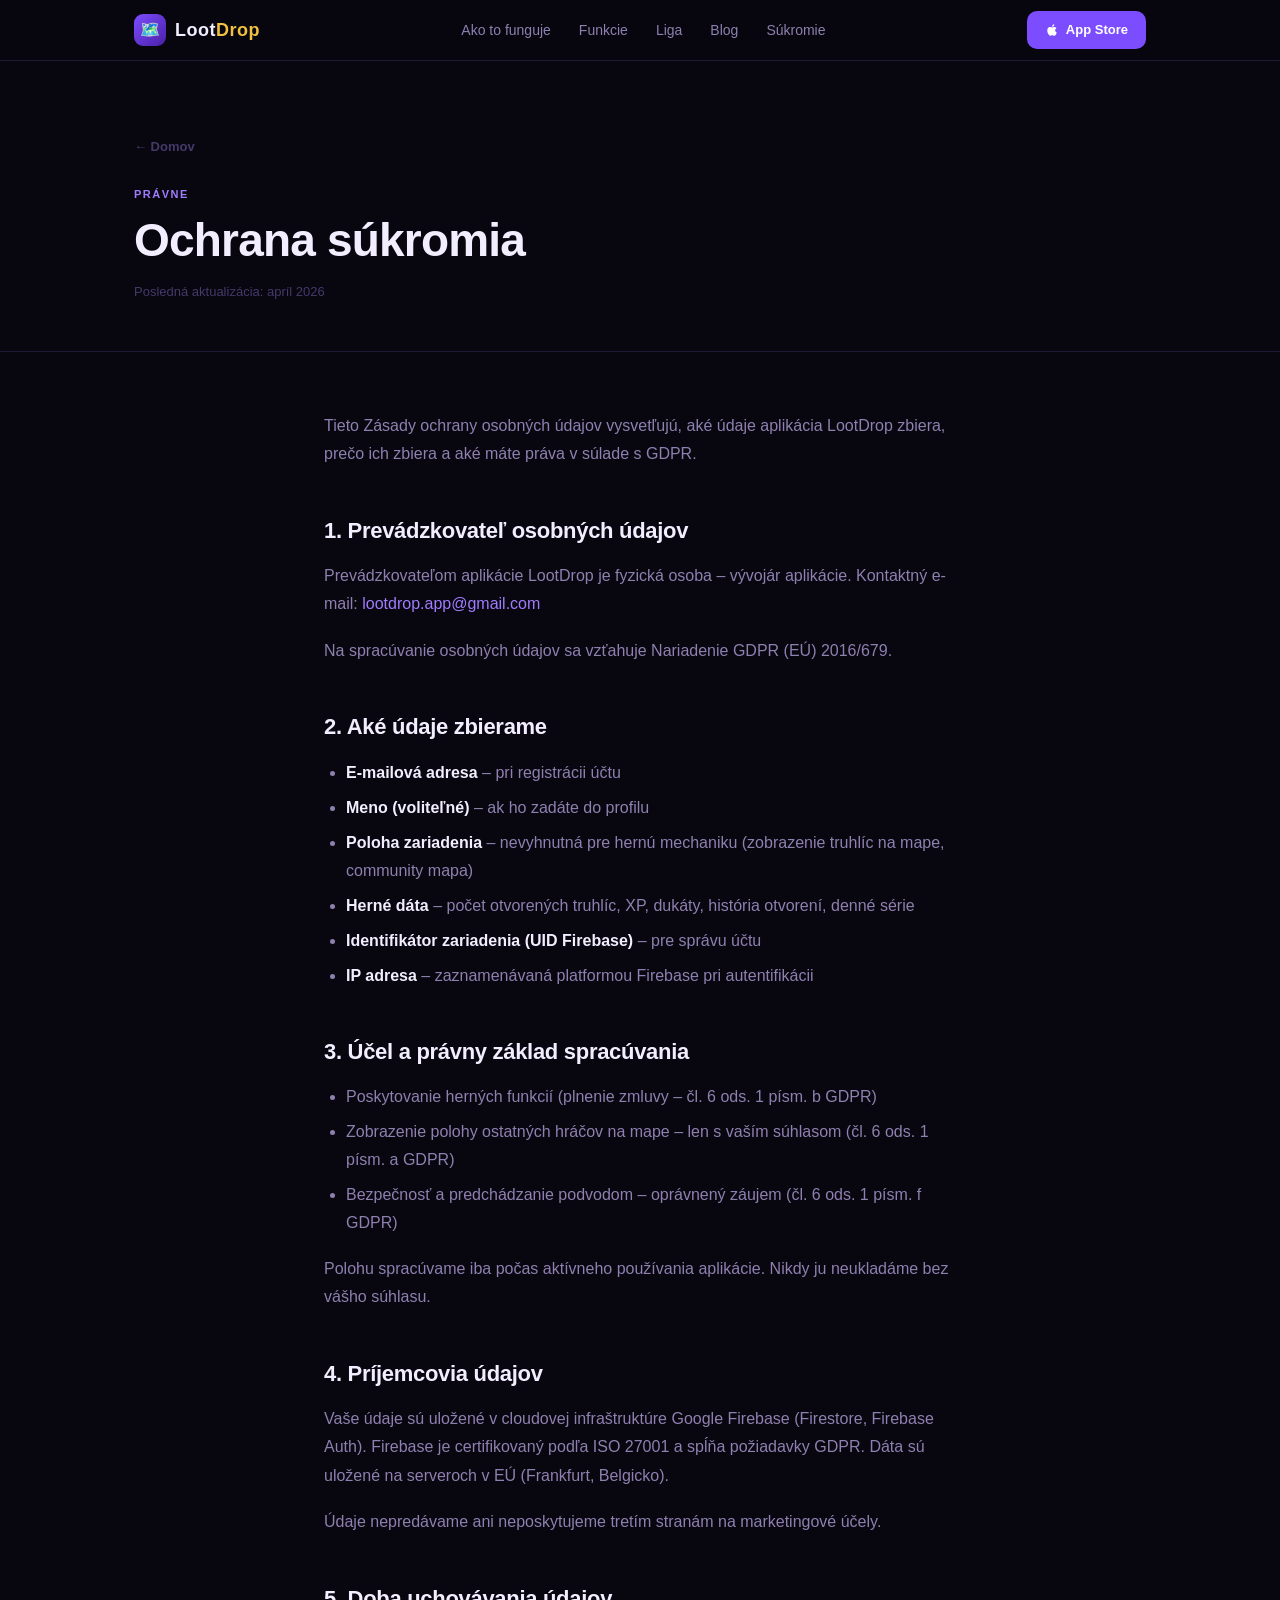
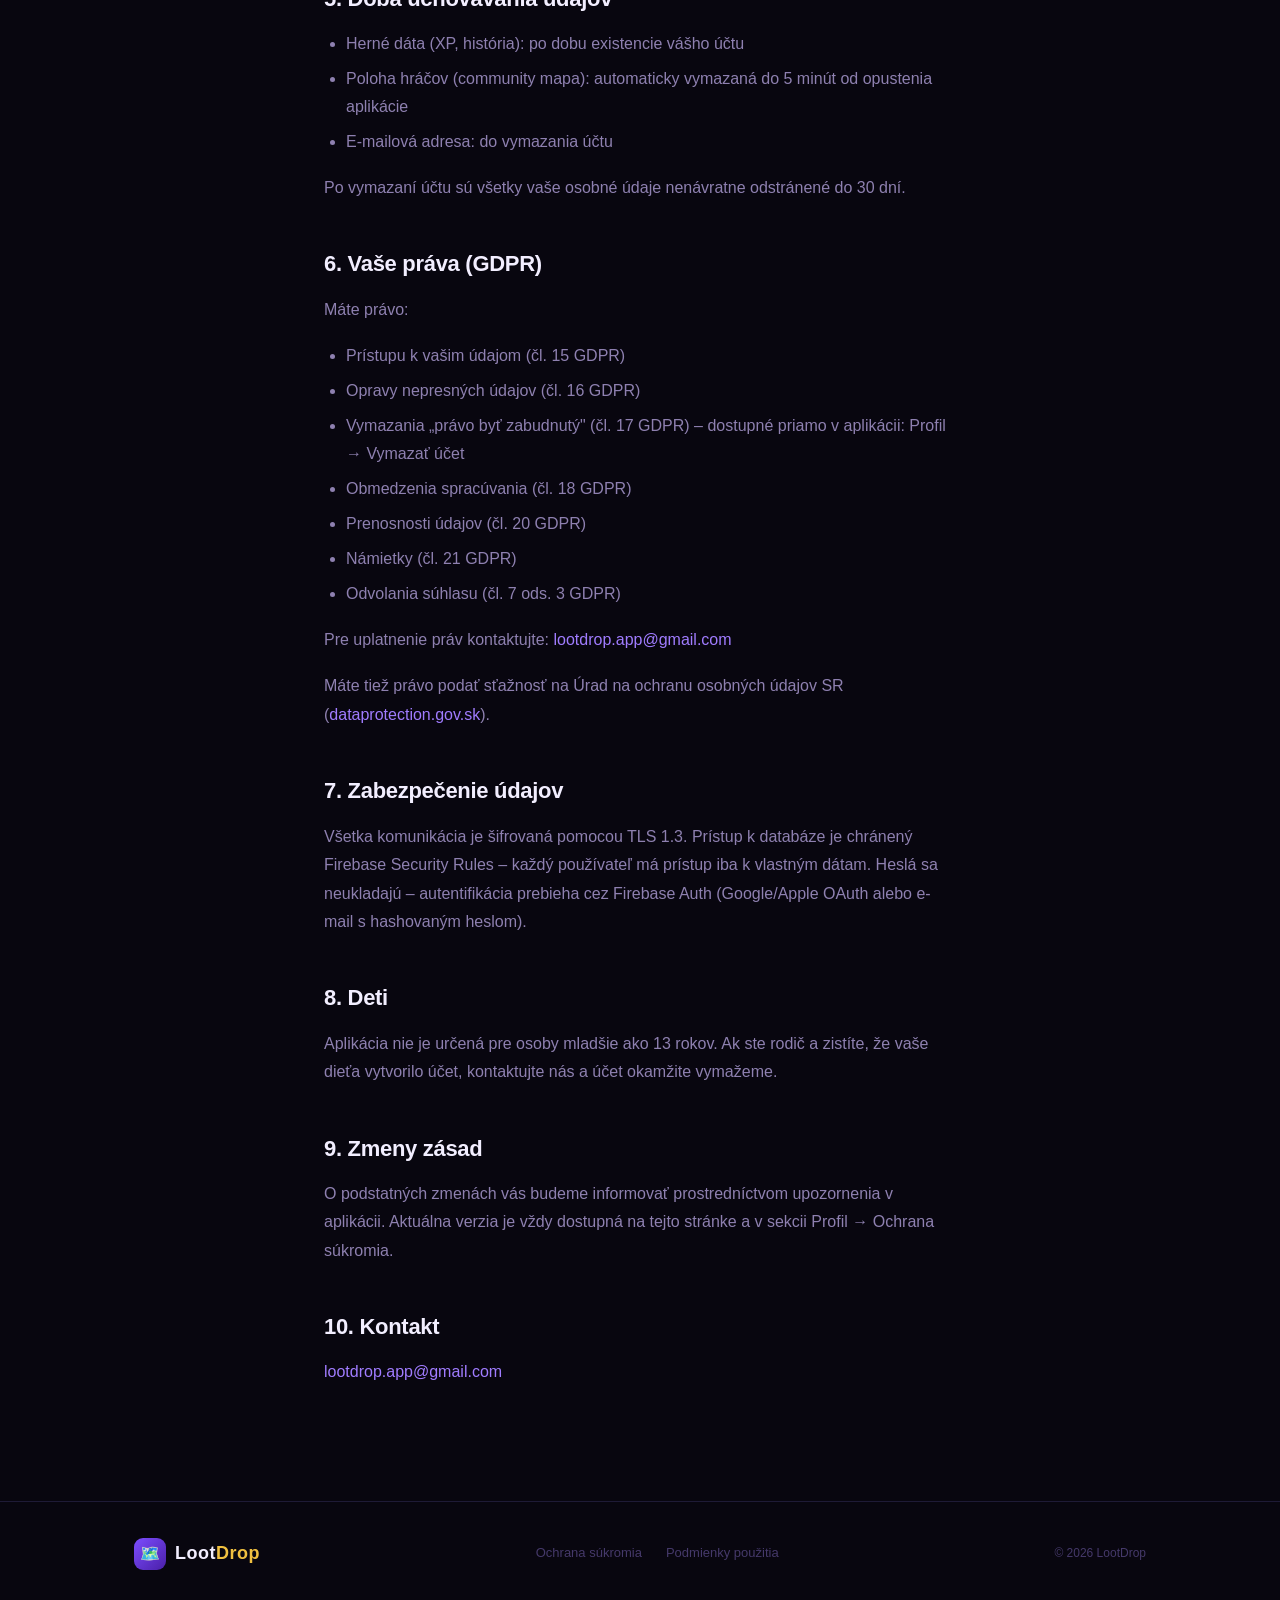
==== commit eb481d4b: "Add events, live leaderboard, FAQ, and 4th blog article - Seasonal events section: Easter (active), " ====
--- a/privacy.html
+++ b/privacy.html
@@ -18,6 +18,7 @@
     <div class="nav-links">
       <a href="index.html#ako">Ako to funguje</a>
       <a href="index.html#funkcie">Funkcie</a>
+      <a href="leaderboard.html">Liga</a>
       <a href="index.html#blog">Blog</a>
       <a href="privacy.html">Súkromie</a>
     </div>
--- a/style.css
+++ b/style.css
@@ -307,16 +307,229 @@
 }
 .callout p { margin: 0; color: var(--text); font-size: 15px; }
 
+/* ── Blog 4-col variant ──────────────────────────────────────────────────── */
+.blog-grid-4 { grid-template-columns: repeat(4, 1fr); }
+.cover-blue  { background: linear-gradient(135deg, #061526 0%, #0A2540 100%); }
+
+/* ── Events ──────────────────────────────────────────────────────────────── */
+.events-grid {
+  display: grid;
+  grid-template-columns: repeat(4, 1fr);
+  gap: 16px;
+}
+.event-card {
+  border-radius: var(--r-lg);
+  padding: 24px 20px 20px;
+  border: 1px solid var(--border);
+  position: relative;
+  overflow: hidden;
+  transition: transform .2s, border-color .2s;
+}
+.event-card:hover { transform: translateY(-4px); border-color: var(--border-hover); }
+.event-card::before {
+  content: ""; position: absolute; inset: 0;
+  opacity: .07; pointer-events: none;
+}
+.event-easter  { background: linear-gradient(160deg, #1A1204 0%, #221800 100%); border-color: rgba(240,192,64,.2); }
+.event-easter::before  { background: radial-gradient(ellipse at 50% 0%, #F0C040, transparent 70%); opacity: .12; }
+.event-summer  { background: linear-gradient(160deg, #071520 0%, #0A1E2E 100%); border-color: rgba(41,182,246,.2); }
+.event-summer::before  { background: radial-gradient(ellipse at 50% 0%, #29B6F6, transparent 70%); opacity: .12; }
+.event-halloween { background: linear-gradient(160deg, #130A1A 0%, #1A0D22 100%); border-color: rgba(156,39,176,.25); }
+.event-halloween::before { background: radial-gradient(ellipse at 50% 0%, #E040FB, transparent 70%); opacity: .1; }
+.event-xmas    { background: linear-gradient(160deg, #071510 0%, #0A1E14 100%); border-color: rgba(46,204,113,.2); }
+.event-xmas::before    { background: radial-gradient(ellipse at 50% 0%, #2ECC71, transparent 70%); opacity: .1; }
+
+.event-status {
+  display: inline-flex; align-items: center; gap: 6px;
+  font-size: 10px; font-weight: 700; letter-spacing: 1px;
+  text-transform: uppercase; border-radius: 100px;
+  padding: 3px 10px; margin-bottom: 18px;
+  border: 1px solid;
+}
+.event-active { color: #2ECC71; border-color: rgba(46,204,113,.35); background: rgba(46,204,113,.08); }
+.event-soon   { color: var(--text-mute); border-color: var(--border); background: transparent; }
+
+.event-icon-wrap { font-size: 40px; margin-bottom: 12px; line-height: 1; }
+.event-name { font-size: 17px; font-weight: 800; margin-bottom: 4px; }
+.event-date { font-size: 11px; color: var(--text-mute); font-weight: 600; margin-bottom: 14px; }
+.event-perks {
+  list-style: none; padding: 0; margin: 0;
+  display: flex; flex-direction: column; gap: 6px;
+}
+.event-perks li {
+  font-size: 12px; color: var(--text-sec); line-height: 1.5;
+  padding-left: 14px; position: relative;
+}
+.event-perks li::before {
+  content: "✦"; position: absolute; left: 0;
+  color: var(--purple); font-size: 8px; top: 3px;
+}
+
+/* ── Leaderboard preview (homepage) ──────────────────────────────────────── */
+.lboard-preview {
+  background: var(--card); border: 1px solid var(--border);
+  border-radius: var(--r-lg); overflow: hidden;
+}
+.lboard-preview-row {
+  display: flex; align-items: center; gap: 14px;
+  padding: 14px 20px;
+  border-bottom: 1px solid var(--border);
+  transition: background .15s;
+}
+.lboard-preview-row:last-child { border-bottom: none; }
+.lboard-preview-row:hover { background: rgba(124,77,255,.04); }
+.lboard-preview-rank  { font-size: 18px; min-width: 32px; text-align: center; font-weight: 800; color: var(--text-mute); }
+.lboard-preview-avatar{
+  width: 36px; height: 36px; border-radius: 10px;
+  background: rgba(124,77,255,.15); border: 1px solid rgba(124,77,255,.25);
+  display: flex; align-items: center; justify-content: center;
+  font-size: 12px; font-weight: 800; color: var(--purple-light);
+  flex-shrink: 0;
+}
+.lboard-preview-name  { flex: 1; font-size: 14px; font-weight: 700; color: var(--text); }
+.lboard-preview-lv    { font-size: 12px; font-weight: 700; color: var(--purple-light); min-width: 40px; text-align: right; }
+.lboard-preview-xp    { font-size: 13px; font-weight: 800; color: var(--gold); min-width: 60px; text-align: right; }
+.lboard-preview-streak{ font-size: 12px; color: var(--text-mute); min-width: 48px; text-align: right; }
+
+/* Skeleton loader */
+.lboard-skeleton { padding: 8px 0; }
+.lboard-skel-row {
+  height: 52px; margin: 4px 12px;
+  background: linear-gradient(90deg, var(--surface) 25%, var(--card) 50%, var(--surface) 75%);
+  background-size: 400% 100%;
+  animation: shimmer 1.4s ease infinite;
+  border-radius: 10px;
+}
+@keyframes shimmer { 0%{background-position:100% 0} 100%{background-position:-100% 0} }
+
+/* ── Leaderboard full page ────────────────────────────────────────────────── */
+.podium {
+  margin-bottom: 40px;
+}
+.podium-stage {
+  display: flex; justify-content: center; align-items: flex-end; gap: 12px;
+  height: 260px; padding: 0 24px;
+}
+.podium-slot { display: flex; flex-direction: column; align-items: center; flex: 1; max-width: 200px; }
+.podium-card {
+  background: var(--card); border: 1px solid var(--border);
+  border-radius: var(--r-lg); padding: 16px 12px; text-align: center;
+  width: 100%; margin-bottom: 8px;
+  transition: border-color .2s;
+}
+.podium-slot.rank-1 .podium-card { border-color: rgba(240,192,64,.4); background: rgba(240,192,64,.06); }
+.podium-slot.rank-2 .podium-card { border-color: rgba(192,192,192,.3); }
+.podium-slot.rank-3 .podium-card { border-color: rgba(180,120,60,.3); }
+.podium-medal { font-size: 28px; margin-bottom: 6px; }
+.podium-nick  { font-size: 13px; font-weight: 700; color: var(--text); margin-bottom: 4px; word-break: break-all; }
+.podium-xp    { font-size: 15px; font-weight: 900; color: var(--gold); }
+.podium-lv    { font-size: 11px; color: var(--text-mute); margin-top: 2px; }
+.podium-bar {
+  width: 100%; border-radius: 8px 8px 0 0;
+  background: var(--card); border: 1px solid var(--border); border-bottom: none;
+}
+.podium-slot.rank-1 .podium-bar { background: rgba(240,192,64,.08); border-color: rgba(240,192,64,.3); }
+.podium-slot.rank-2 .podium-bar { background: rgba(192,192,192,.05); border-color: rgba(192,192,192,.2); }
+.podium-slot.rank-3 .podium-bar { background: rgba(180,120,60,.05); border-color: rgba(180,120,60,.2); }
+.podium-loading { text-align: center; padding: 48px; color: var(--text-mute); }
+.lboard-spinner {
+  width: 32px; height: 32px; border: 3px solid var(--border);
+  border-top-color: var(--purple); border-radius: 50%;
+  animation: spin .8s linear infinite; margin: 0 auto 12px;
+}
+@keyframes spin { to { transform: rotate(360deg); } }
+
+.lboard-table-wrap {
+  background: var(--card); border: 1px solid var(--border);
+  border-radius: var(--r-lg); overflow: hidden;
+}
+.lboard-table-head {
+  display: flex; align-items: center; gap: 12px;
+  padding: 12px 20px; background: var(--surface);
+  border-bottom: 1px solid var(--border);
+  font-size: 10px; font-weight: 700; letter-spacing: 1px;
+  text-transform: uppercase; color: var(--text-mute);
+}
+.lboard-row {
+  display: flex; align-items: center; gap: 12px;
+  padding: 14px 20px; border-bottom: 1px solid var(--border);
+  transition: background .15s;
+}
+.lboard-row:last-child { border-bottom: none; }
+.lboard-row:hover { background: rgba(124,77,255,.04); }
+.lboard-row-top { background: rgba(124,77,255,.03); }
+.lboard-col-rank   { min-width: 44px; display: flex; align-items: center; gap: 4px; }
+.lboard-col-player { flex: 1; display: flex; align-items: center; gap: 12px; }
+.lboard-col-num    { min-width: 72px; text-align: right; font-size: 13px; }
+.lboard-medal      { font-size: 18px; }
+.lboard-rank-num   { font-size: 14px; font-weight: 700; color: var(--text-mute); }
+.lboard-avatar {
+  width: 36px; height: 36px; border-radius: 10px;
+  background: rgba(124,77,255,.15); border: 1px solid rgba(124,77,255,.2);
+  display: flex; align-items: center; justify-content: center;
+  font-size: 12px; font-weight: 800; color: var(--purple-light); flex-shrink: 0;
+}
+.lboard-name    { font-size: 14px; font-weight: 700; color: var(--text); }
+.lboard-badge   { display: inline-block; padding: 2px 8px; border-radius: 6px; font-size: 11px; font-weight: 700; }
+.lv-badge       { background: rgba(124,77,255,.12); color: var(--purple-light); }
+.lboard-xp      { color: var(--gold); font-weight: 800; }
+.lboard-muted   { color: var(--text-mute); }
+.lboard-streak  { color: var(--text-sec); }
+.lboard-note    { font-size: 12px; color: var(--text-mute); text-align: center; margin-top: 20px; line-height: 1.6; }
+
+/* ── FAQ ─────────────────────────────────────────────────────────────────── */
+.faq-list { display: flex; flex-direction: column; gap: 2px; }
+.faq-item {
+  background: var(--card); border: 1px solid var(--border);
+  border-radius: var(--r); overflow: hidden;
+  transition: border-color .15s;
+}
+.faq-item:first-child { border-radius: var(--r-lg) var(--r-lg) var(--r) var(--r); }
+.faq-item:last-child  { border-radius: var(--r) var(--r) var(--r-lg) var(--r-lg); }
+.faq-item[open] { border-color: var(--border-hover); }
+.faq-q {
+  list-style: none; cursor: pointer;
+  display: flex; align-items: center; justify-content: space-between;
+  padding: 18px 22px; gap: 12px;
+  font-size: 15px; font-weight: 700; color: var(--text);
+  transition: color .15s;
+  user-select: none;
+}
+.faq-q::-webkit-details-marker { display: none; }
+.faq-q::after {
+  content: "+"; font-size: 20px; font-weight: 300; color: var(--purple);
+  line-height: 1; flex-shrink: 0; transition: transform .2s;
+}
+.faq-item[open] .faq-q::after { transform: rotate(45deg); }
+.faq-item[open] .faq-q { color: var(--gold); }
+.faq-a {
+  padding: 0 22px 18px;
+  font-size: 14px; color: var(--text-sec); line-height: 1.75;
+  border-top: 1px solid var(--border);
+  padding-top: 14px;
+}
+
 /* ── Responsive ──────────────────────────────────────────────────────────── */
+@media (max-width: 1060px) {
+  .events-grid   { grid-template-columns: repeat(2, 1fr); }
+  .blog-grid-4   { grid-template-columns: repeat(2, 1fr); }
+}
 @media (max-width: 860px) {
-  .steps        { grid-template-columns: 1fr; }
-  .features-grid{ grid-template-columns: repeat(2, 1fr); }
-  .blog-grid    { grid-template-columns: 1fr; }
-  .nav-links    { display: none; }
+  .steps         { grid-template-columns: 1fr; }
+  .features-grid { grid-template-columns: repeat(2, 1fr); }
+  .blog-grid     { grid-template-columns: 1fr; }
+  .blog-grid-4   { grid-template-columns: 1fr; }
+  .events-grid   { grid-template-columns: repeat(2, 1fr); }
+  .nav-links     { display: none; }
+  .podium-stage  { gap: 6px; padding: 0; }
+  .hide-sm       { display: none !important; }
 }
 @media (max-width: 540px) {
-  .features-grid{ grid-template-columns: 1fr; }
-  .stats-strip  { max-width: 100%; }
-  .cta-block    { padding: 52px 24px; }
-  .hero h1      { letter-spacing: -.5px; }
-}
+  .features-grid { grid-template-columns: 1fr; }
+  .events-grid   { grid-template-columns: 1fr; }
+  .stats-strip   { max-width: 100%; }
+  .cta-block     { padding: 52px 24px; }
+  .hero h1       { letter-spacing: -.5px; }
+  .lboard-preview-streak { display: none; }
+  .podium-stage  { height: auto; flex-wrap: wrap; justify-content: center; }
+}
